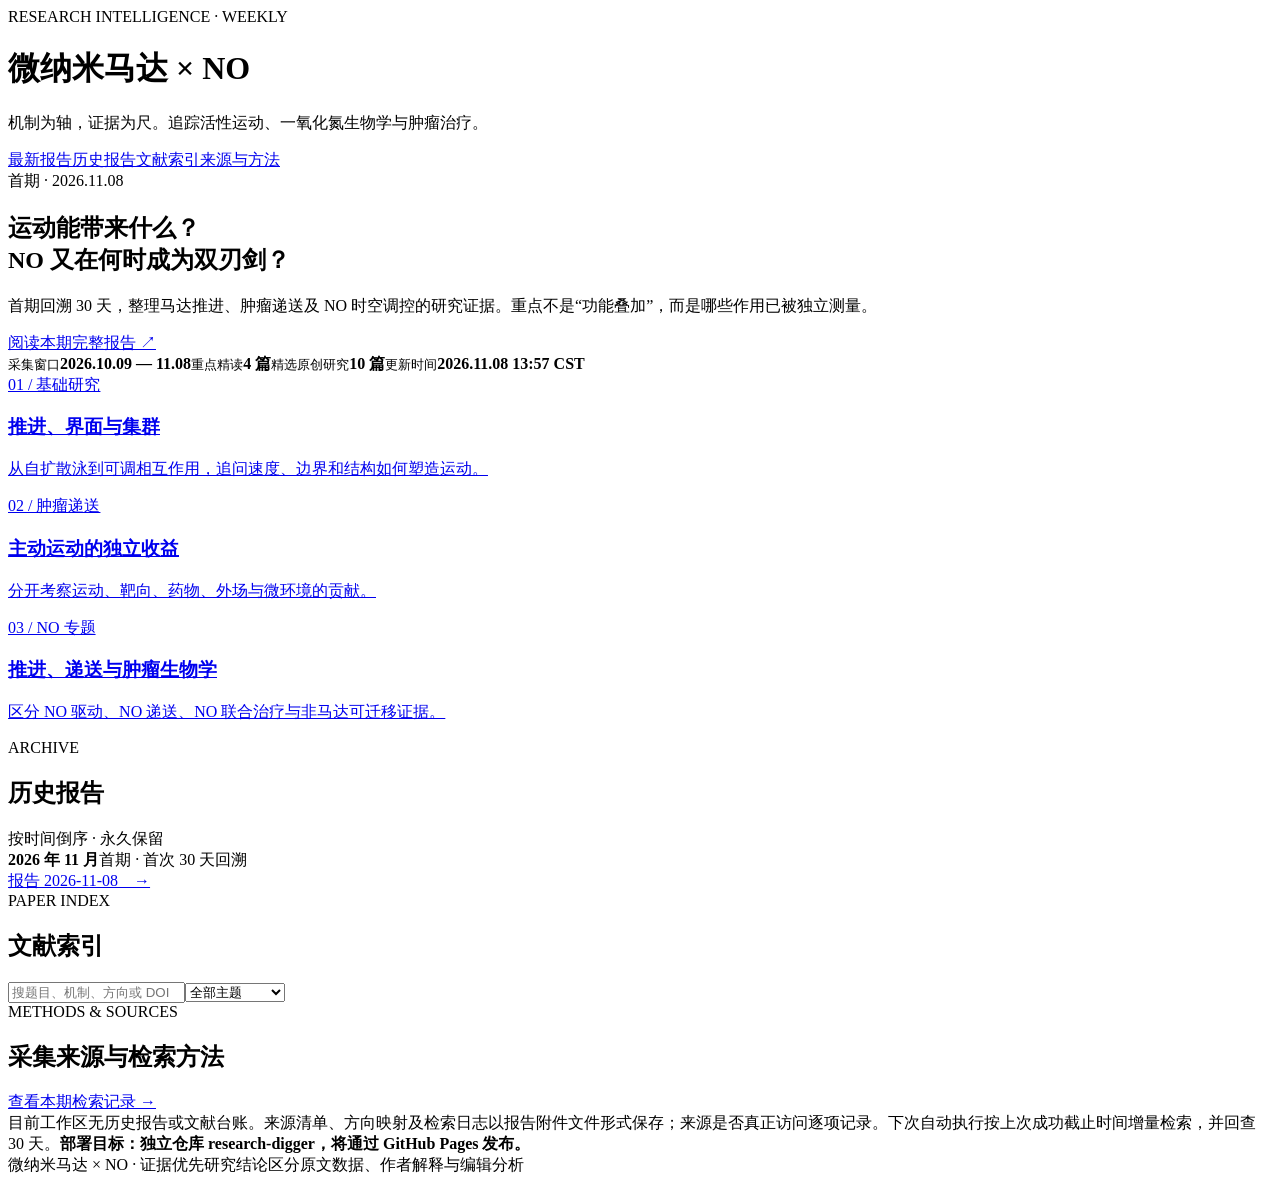
==== index.html @ 22ac9f51 "Add index.html" ====
<!doctype html>
<html lang="zh-CN"><head><meta charset="utf-8"><meta name="viewport" content="width=device-width,initial-scale=1"><meta name="description" content="微纳米马达、活性物质与一氧化氮肿瘤治疗研究的持续中文科研情报"><title>微纳米马达 × NO｜科研情报</title><link rel="stylesheet" href="style.css"></head><body><header><div class="wrap"><div class="eyebrow">RESEARCH INTELLIGENCE · WEEKLY</div><h1>微纳米马达 <span>×</span> NO</h1><p class="sub">机制为轴，证据为尺。追踪活性运动、一氧化氮生物学与肿瘤治疗。</p><nav><a href="#latest">最新报告</a><a href="#archive">历史报告</a><a href="#index">文献索引</a><a href="#sources">来源与方法</a></nav></div></header><main class="wrap"><section class="hero" id="latest"><div><div class="pill">首期 · 2026.11.08</div><h2>运动能带来什么？<br>NO 又在何时成为双刃剑？</h2><p>首期回溯 30 天，整理马达推进、肿瘤递送及 NO 时空调控的研究证据。重点不是“功能叠加”，而是哪些作用已被独立测量。</p><a class="button" href="reports/2026-11-08.html">阅读本期完整报告 <span>↗</span></a></div><aside><small>采集窗口</small><strong>2026.10.09 — 11.08</strong><small>重点精读</small><strong>4 篇</strong><small>精选原创研究</small><strong>10 篇</strong><small>更新时间</small><strong>2026.11.08 13:57 CST</strong></aside></section><section class="grid three" id="themes"><a class="tile" href="reports/2026-11-08.html#foundation"><span>01 / 基础研究</span><h3>推进、界面与集群</h3><p>从自扩散泳到可调相互作用，追问速度、边界和结构如何塑造运动。</p></a><a class="tile" href="reports/2026-11-08.html#cancer"><span>02 / 肿瘤递送</span><h3>主动运动的独立收益</h3><p>分开考察运动、靶向、药物、外场与微环境的贡献。</p></a><a class="tile" href="reports/2026-11-08.html#no"><span>03 / NO 专题</span><h3>推进、递送与肿瘤生物学</h3><p>区分 NO 驱动、NO 递送、NO 联合治疗与非马达可迁移证据。</p></a></section><section class="section" id="archive"><div class="section-head"><div><div class="eyebrow">ARCHIVE</div><h2>历史报告</h2></div><span>按时间倒序 · 永久保留</span></div><div class="archive-row"><div><b>2026 年 11 月</b><span>首期 · 首次 30 天回溯</span></div><a href="reports/2026-11-08.html">报告 2026-11-08　→</a></div></section><section class="section" id="index"><div class="section-head"><div><div class="eyebrow">PAPER INDEX</div><h2>文献索引</h2></div><input id="search" placeholder="搜题目、机制、方向或 DOI" aria-label="检索文献"><select id="filter" aria-label="筛选主题"><option value="">全部主题</option><option>基础研究</option><option>马达肿瘤治疗</option><option>NO 驱动</option><option>NO 肿瘤治疗</option></select></div><div id="papers" class="paper-list"></div></section><section class="section" id="sources"><div class="section-head"><div><div class="eyebrow">METHODS & SOURCES</div><h2>采集来源与检索方法</h2></div><a href="reports/2026-11-08.html#search-log">查看本期检索记录 →</a></div><div class="source-note">目前工作区无历史报告或文献台账。来源清单、方向映射及检索日志以报告附件文件形式保存；来源是否真正访问逐项记录。下次自动执行按上次成功截止时间增量检索，并回查 30 天。<b>部署目标：独立仓库 research-digger，将通过 GitHub Pages 发布。</b></div></section><footer><span>微纳米马达 × NO · 证据优先</span><span>研究结论区分原文数据、作者解释与编辑分析</span></footer></main><script src="papers.js"></script><script>const q=document.querySelector('#search'),f=document.querySelector('#filter'),box=document.querySelector('#papers');function draw(){let s=q.value.toLowerCase(),t=f.value;box.innerHTML=PAPERS.filter(p=>(!t||p.tags.includes(t))&&(!s||(p.title+p.doi+p.tags+p.note).toLowerCase().includes(s))).map(p=>`<a class="paper" href="${p.url}" target="_blank" rel="noopener"><span class="paper-tags">${p.tags.join(' · ')}</span><strong>${p.title}</strong><small>${p.journal} · ${p.date} · ${p.doi}</small><p>${p.note}</p></a>`).join('')||'<p>没有匹配文献。</p>'}q.addEventListener('input',draw);f.addEventListener('change',draw);draw();</script></body></html>
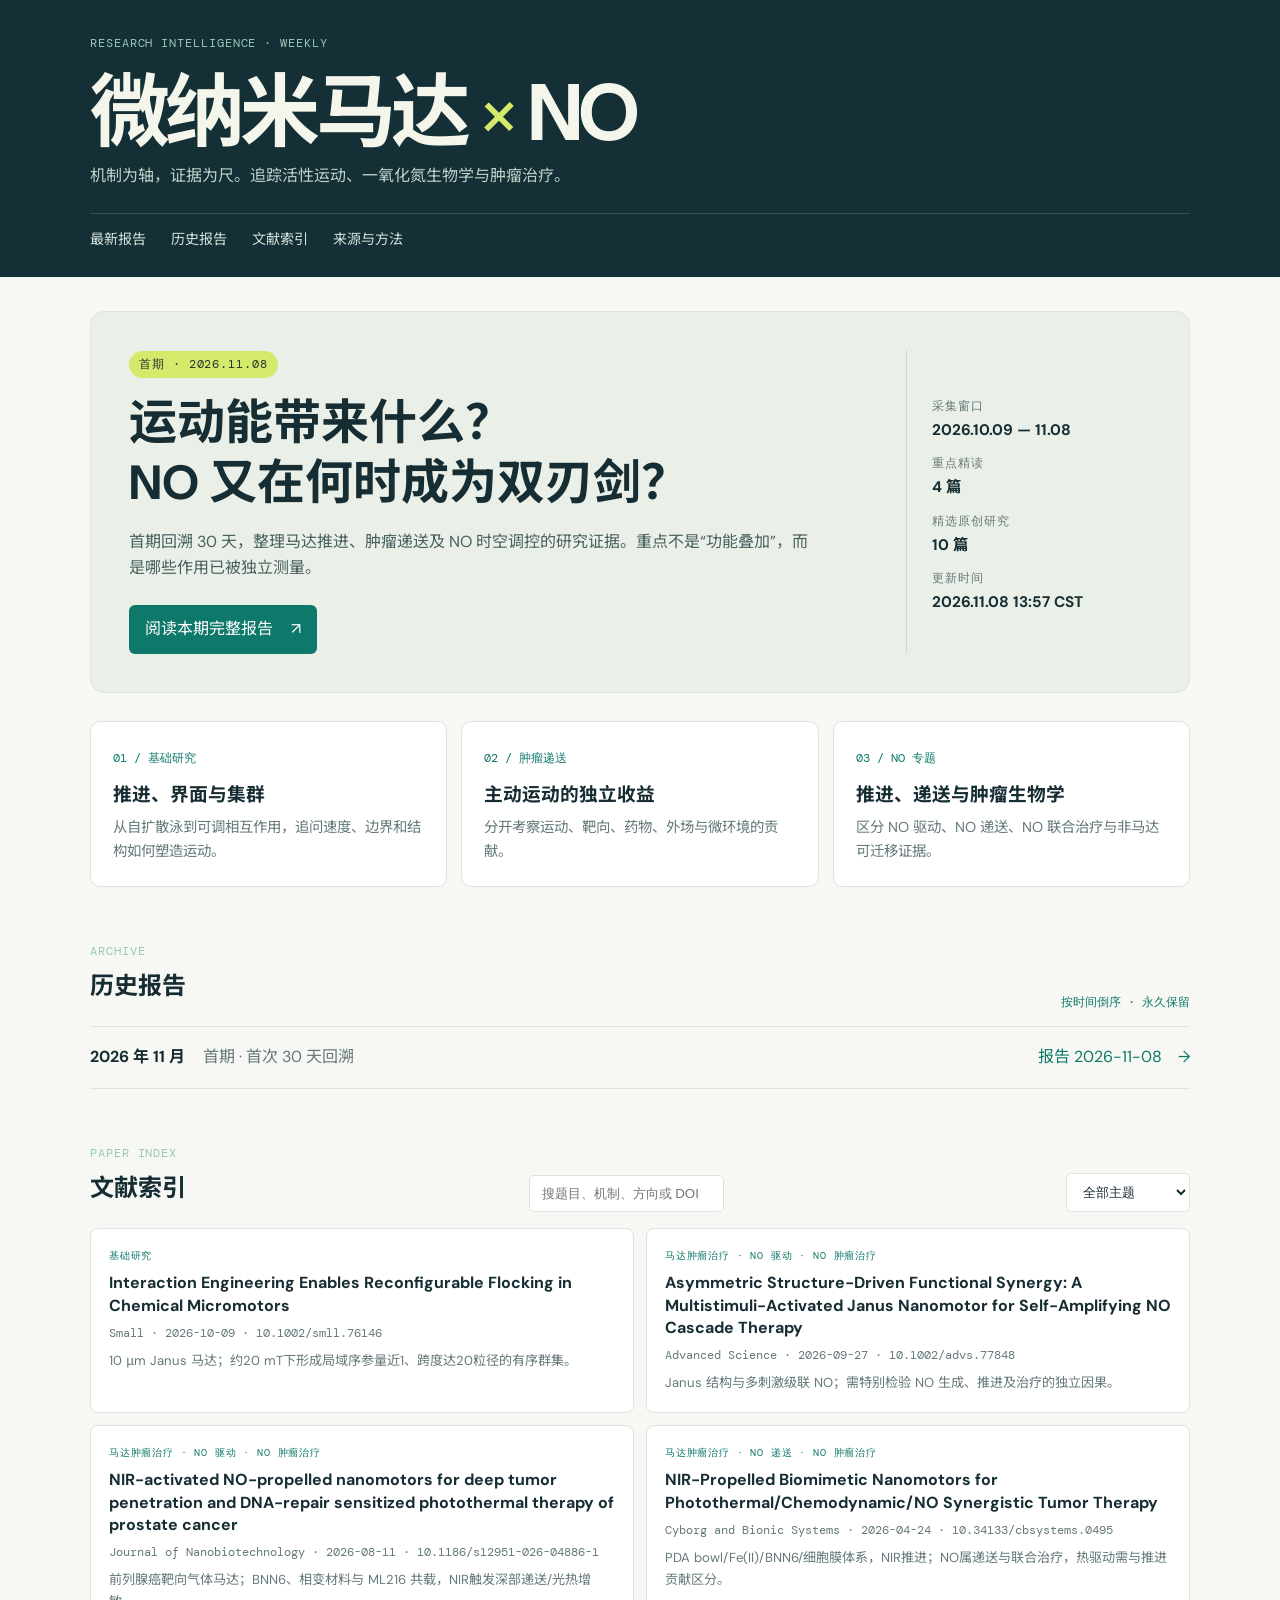
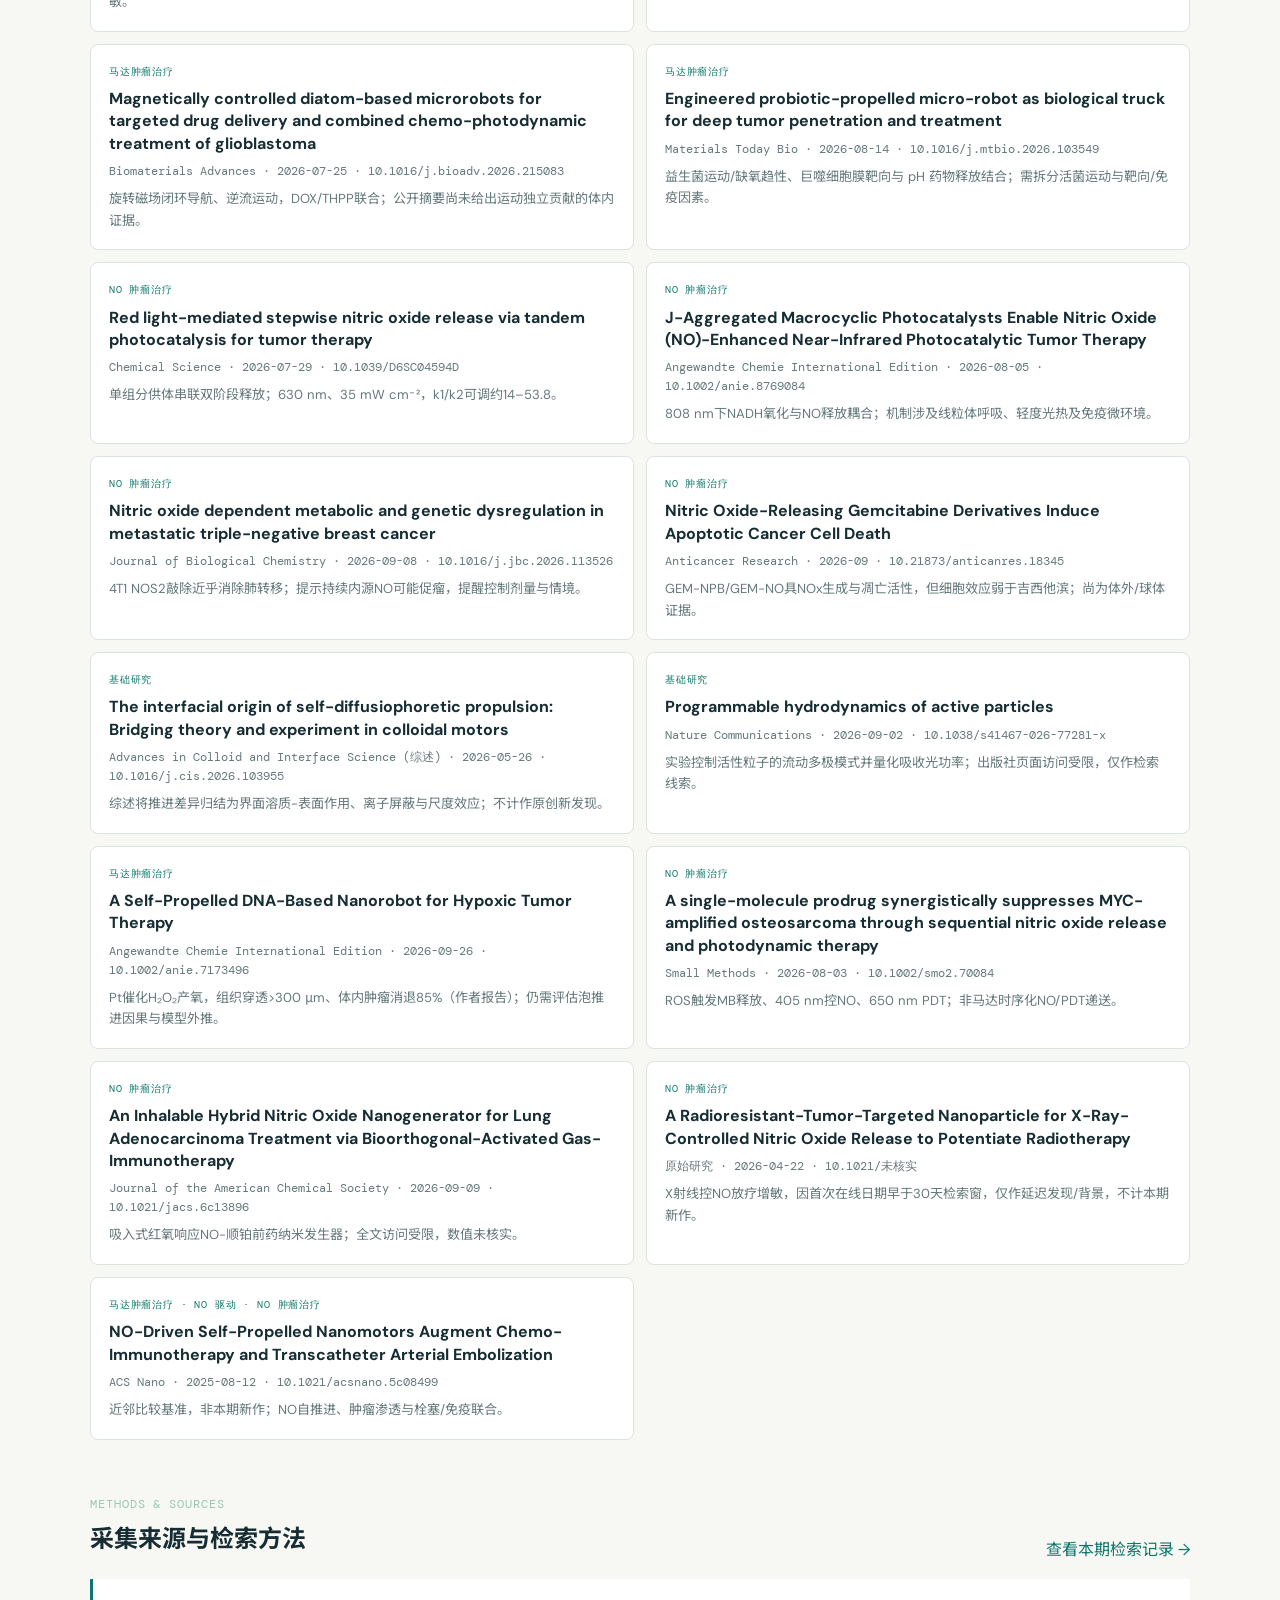
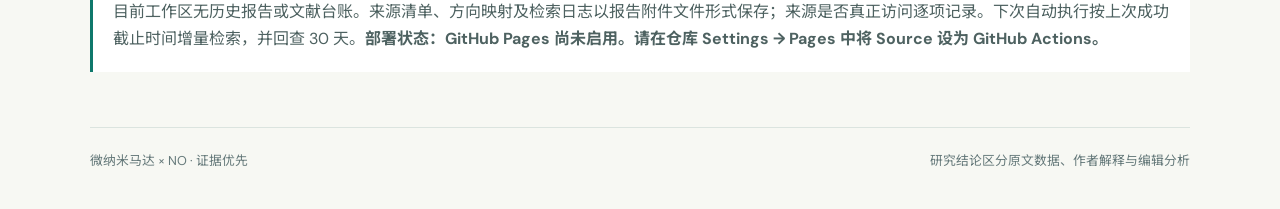
==== commit e352f6ab: "Clarify pending Pages enablement" ====
--- a/index.html
+++ b/index.html
@@ -1,3 +1,3 @@
 <!doctype html>
-<html lang="zh-CN"><head><meta charset="utf-8"><meta name="viewport" content="width=device-width,initial-scale=1"><meta name="description" content="微纳米马达、活性物质与一氧化氮肿瘤治疗研究的持续中文科研情报"><title>微纳米马达 × NO｜科研情报</title><link rel="stylesheet" href="style.css"></head><body><header><div class="wrap"><div class="eyebrow">RESEARCH INTELLIGENCE · WEEKLY</div><h1>微纳米马达 <span>×</span> NO</h1><p class="sub">机制为轴，证据为尺。追踪活性运动、一氧化氮生物学与肿瘤治疗。</p><nav><a href="#latest">最新报告</a><a href="#archive">历史报告</a><a href="#index">文献索引</a><a href="#sources">来源与方法</a></nav></div></header><main class="wrap"><section class="hero" id="latest"><div><div class="pill">首期 · 2026.11.08</div><h2>运动能带来什么？<br>NO 又在何时成为双刃剑？</h2><p>首期回溯 30 天，整理马达推进、肿瘤递送及 NO 时空调控的研究证据。重点不是“功能叠加”，而是哪些作用已被独立测量。</p><a class="button" href="reports/2026-11-08.html">阅读本期完整报告 <span>↗</span></a></div><aside><small>采集窗口</small><strong>2026.10.09 — 11.08</strong><small>重点精读</small><strong>4 篇</strong><small>精选原创研究</small><strong>10 篇</strong><small>更新时间</small><strong>2026.11.08 13:57 CST</strong></aside></section><section class="grid three" id="themes"><a class="tile" href="reports/2026-11-08.html#foundation"><span>01 / 基础研究</span><h3>推进、界面与集群</h3><p>从自扩散泳到可调相互作用，追问速度、边界和结构如何塑造运动。</p></a><a class="tile" href="reports/2026-11-08.html#cancer"><span>02 / 肿瘤递送</span><h3>主动运动的独立收益</h3><p>分开考察运动、靶向、药物、外场与微环境的贡献。</p></a><a class="tile" href="reports/2026-11-08.html#no"><span>03 / NO 专题</span><h3>推进、递送与肿瘤生物学</h3><p>区分 NO 驱动、NO 递送、NO 联合治疗与非马达可迁移证据。</p></a></section><section class="section" id="archive"><div class="section-head"><div><div class="eyebrow">ARCHIVE</div><h2>历史报告</h2></div><span>按时间倒序 · 永久保留</span></div><div class="archive-row"><div><b>2026 年 11 月</b><span>首期 · 首次 30 天回溯</span></div><a href="reports/2026-11-08.html">报告 2026-11-08　→</a></div></section><section class="section" id="index"><div class="section-head"><div><div class="eyebrow">PAPER INDEX</div><h2>文献索引</h2></div><input id="search" placeholder="搜题目、机制、方向或 DOI" aria-label="检索文献"><select id="filter" aria-label="筛选主题"><option value="">全部主题</option><option>基础研究</option><option>马达肿瘤治疗</option><option>NO 驱动</option><option>NO 肿瘤治疗</option></select></div><div id="papers" class="paper-list"></div></section><section class="section" id="sources"><div class="section-head"><div><div class="eyebrow">METHODS & SOURCES</div><h2>采集来源与检索方法</h2></div><a href="reports/2026-11-08.html#search-log">查看本期检索记录 →</a></div><div class="source-note">目前工作区无历史报告或文献台账。来源清单、方向映射及检索日志以报告附件文件形式保存；来源是否真正访问逐项记录。下次自动执行按上次成功截止时间增量检索，并回查 30 天。<b>部署目标：独立仓库 research-digger，将通过 GitHub Pages 发布。</b></div></section><footer><span>微纳米马达 × NO · 证据优先</span><span>研究结论区分原文数据、作者解释与编辑分析</span></footer></main><script src="papers.js"></script><script>const q=document.querySelector('#search'),f=document.querySelector('#filter'),box=document.querySelector('#papers');function draw(){let s=q.value.toLowerCase(),t=f.value;box.innerHTML=PAPERS.filter(p=>(!t||p.tags.includes(t))&&(!s||(p.title+p.doi+p.tags+p.note).toLowerCase().includes(s))).map(p=>`<a class="paper" href="${p.url}" target="_blank" rel="noopener"><span class="paper-tags">${p.tags.join(' · ')}</span><strong>${p.title}</strong><small>${p.journal} · ${p.date} · ${p.doi}</small><p>${p.note}</p></a>`).join('')||'<p>没有匹配文献。</p>'}q.addEventListener('input',draw);f.addEventListener('change',draw);draw();</script></body></html>
+<html lang="zh-CN"><head><meta charset="utf-8"><meta name="viewport" content="width=device-width,initial-scale=1"><meta name="description" content="微纳米马达、活性物质与一氧化氮肿瘤治疗研究的持续中文科研情报"><title>微纳米马达 × NO｜科研情报</title><link rel="stylesheet" href="style.css"></head><body><header><div class="wrap"><div class="eyebrow">RESEARCH INTELLIGENCE · WEEKLY</div><h1>微纳米马达 <span>×</span> NO</h1><p class="sub">机制为轴，证据为尺。追踪活性运动、一氧化氮生物学与肿瘤治疗。</p><nav><a href="#latest">最新报告</a><a href="#archive">历史报告</a><a href="#index">文献索引</a><a href="#sources">来源与方法</a></nav></div></header><main class="wrap"><section class="hero" id="latest"><div><div class="pill">首期 · 2026.11.08</div><h2>运动能带来什么？<br>NO 又在何时成为双刃剑？</h2><p>首期回溯 30 天，整理马达推进、肿瘤递送及 NO 时空调控的研究证据。重点不是“功能叠加”，而是哪些作用已被独立测量。</p><a class="button" href="reports/2026-11-08.html">阅读本期完整报告 <span>↗</span></a></div><aside><small>采集窗口</small><strong>2026.10.09 — 11.08</strong><small>重点精读</small><strong>4 篇</strong><small>精选原创研究</small><strong>10 篇</strong><small>更新时间</small><strong>2026.11.08 13:57 CST</strong></aside></section><section class="grid three" id="themes"><a class="tile" href="reports/2026-11-08.html#foundation"><span>01 / 基础研究</span><h3>推进、界面与集群</h3><p>从自扩散泳到可调相互作用，追问速度、边界和结构如何塑造运动。</p></a><a class="tile" href="reports/2026-11-08.html#cancer"><span>02 / 肿瘤递送</span><h3>主动运动的独立收益</h3><p>分开考察运动、靶向、药物、外场与微环境的贡献。</p></a><a class="tile" href="reports/2026-11-08.html#no"><span>03 / NO 专题</span><h3>推进、递送与肿瘤生物学</h3><p>区分 NO 驱动、NO 递送、NO 联合治疗与非马达可迁移证据。</p></a></section><section class="section" id="archive"><div class="section-head"><div><div class="eyebrow">ARCHIVE</div><h2>历史报告</h2></div><span>按时间倒序 · 永久保留</span></div><div class="archive-row"><div><b>2026 年 11 月</b><span>首期 · 首次 30 天回溯</span></div><a href="reports/2026-11-08.html">报告 2026-11-08　→</a></div></section><section class="section" id="index"><div class="section-head"><div><div class="eyebrow">PAPER INDEX</div><h2>文献索引</h2></div><input id="search" placeholder="搜题目、机制、方向或 DOI" aria-label="检索文献"><select id="filter" aria-label="筛选主题"><option value="">全部主题</option><option>基础研究</option><option>马达肿瘤治疗</option><option>NO 驱动</option><option>NO 肿瘤治疗</option></select></div><div id="papers" class="paper-list"></div></section><section class="section" id="sources"><div class="section-head"><div><div class="eyebrow">METHODS & SOURCES</div><h2>采集来源与检索方法</h2></div><a href="reports/2026-11-08.html#search-log">查看本期检索记录 →</a></div><div class="source-note">目前工作区无历史报告或文献台账。来源清单、方向映射及检索日志以报告附件文件形式保存；来源是否真正访问逐项记录。下次自动执行按上次成功截止时间增量检索，并回查 30 天。<b>部署状态：GitHub Pages 尚未启用。请在仓库 Settings → Pages 中将 Source 设为 GitHub Actions。</b></div></section><footer><span>微纳米马达 × NO · 证据优先</span><span>研究结论区分原文数据、作者解释与编辑分析</span></footer></main><script src="papers.js"></script><script>const q=document.querySelector('#search'),f=document.querySelector('#filter'),box=document.querySelector('#papers');function draw(){let s=q.value.toLowerCase(),t=f.value;box.innerHTML=PAPERS.filter(p=>(!t||p.tags.includes(t))&&(!s||(p.title+p.doi+p.tags+p.note).toLowerCase().includes(s))).map(p=>`<a class="paper" href="${p.url}" target="_blank" rel="noopener"><span class="paper-tags">${p.tags.join(' · ')}</span><strong>${p.title}</strong><small>${p.journal} · ${p.date} · ${p.doi}</small><p>${p.note}</p></a>`).join('')||'<p>没有匹配文献。</p>'}q.addEventListener('input',draw);f.addEventListener('change',draw);draw();</script></body></html>
 
--- a/style.css
+++ b/style.css
@@ -0,0 +1,2 @@
+@import url('https://fonts.googleapis.com/css2?family=DM+Mono:wght@400;500&family=DM+Sans:wght@400;500;600;700&family=Noto+Sans+SC:wght@400;500;600;700&display=swap');:root{--ink:#172d34;--muted:#65797a;--teal:#0e786b;--line:#dbe4df;--paper:#f7f8f3;--lime:#d5e96b}*{box-sizing:border-box}html{scroll-behavior:smooth}body{margin:0;background:var(--paper);color:var(--ink);font-family:'DM Sans','Noto Sans SC',sans-serif;line-height:1.65}a{color:inherit}header{background:#142f35;color:#f4f5eb;padding:34px 0 25px}.wrap{width:min(1100px,calc(100% - 40px));margin:auto}.eyebrow,small,.pill,.paper-tags{font-family:'DM Mono',monospace;letter-spacing:.08em;font-size:.72rem}.eyebrow{color:#99c6b7}h1{font-size:clamp(2.4rem,7vw,5rem);line-height:1;margin:20px 0 10px;letter-spacing:-.06em}h1 span{color:var(--lime);font-weight:400}.sub{color:#bdd1c9;margin:0 0 24px}nav{display:flex;gap:25px;border-top:1px solid #ffffff26;padding-top:14px;font-size:.88rem}nav a{text-decoration:none;color:#d4e2db}.hero{margin:34px 0 28px;padding:38px;display:grid;grid-template-columns:1fr 245px;gap:36px;background:#eaf0e8;border:1px solid var(--line);border-radius:14px}.pill{display:inline-block;background:var(--lime);padding:4px 10px;border-radius:999px;color:#243530}.hero h2{font-size:clamp(1.8rem,4vw,3rem);line-height:1.25;margin:15px 0}.hero p{max-width:680px;color:#48605f}.button{display:inline-flex;gap:18px;margin-top:8px;background:var(--teal);color:white;padding:11px 16px;border-radius:6px;text-decoration:none}.hero aside{border-left:1px solid #ccd8d0;padding-left:25px;display:grid;align-content:center;gap:2px}.hero aside small{color:var(--muted);margin-top:9px}.hero aside strong{font-size:.96rem}.grid{display:grid;gap:14px}.three{grid-template-columns:repeat(3,1fr)}.tile{display:block;text-decoration:none;background:white;border:1px solid var(--line);border-radius:10px;padding:22px}.tile span,.section-head>span{font: .72rem 'DM Mono',monospace;color:var(--teal)}.tile h3{margin:10px 0 5px}.tile p,.paper p{color:var(--muted);font-size:.9rem;margin:0}.section{margin:55px 0}.section-head{display:flex;justify-content:space-between;align-items:end;gap:20px;margin-bottom:16px}.section-head h2{margin:5px 0}.section-head input,.section-head select{padding:10px 12px;border:1px solid var(--line);border-radius:5px;background:white;color:var(--ink)}.archive-row{display:flex;justify-content:space-between;padding:17px 0;border-top:1px solid var(--line);border-bottom:1px solid var(--line)}.archive-row div{display:flex;gap:18px}.archive-row span{color:var(--muted)}.archive-row a,.section-head>a{color:var(--teal);text-decoration:none}.paper-list{display:grid;grid-template-columns:repeat(2,1fr);gap:12px}.paper{padding:18px;background:#fff;border:1px solid var(--line);border-radius:8px;text-decoration:none}.paper:hover,.tile:hover{border-color:var(--teal)}.paper-tags{display:block;color:var(--teal);font-size:.65rem;margin-bottom:8px}.paper strong{display:block;line-height:1.4}.paper small{display:block;color:var(--muted);letter-spacing:0;margin:7px 0}.paper p{font-size:.82rem}.source-note{background:white;border-left:3px solid var(--teal);padding:20px;color:#4e6261}footer{display:flex;justify-content:space-between;gap:12px;border-top:1px solid var(--line);padding:22px 0 38px;color:var(--muted);font-size:.8rem}@media(max-width:700px){.hero{grid-template-columns:1fr;padding:24px}.hero aside{border-left:0;border-top:1px solid #ccd8d0;padding:14px 0 0;grid-template-columns:1fr 1fr}.three,.paper-list{grid-template-columns:1fr}.section-head{align-items:start;flex-wrap:wrap}.archive-row,.archive-row div,footer{flex-direction:column;gap:4px}nav{gap:14px;flex-wrap:wrap}}
+
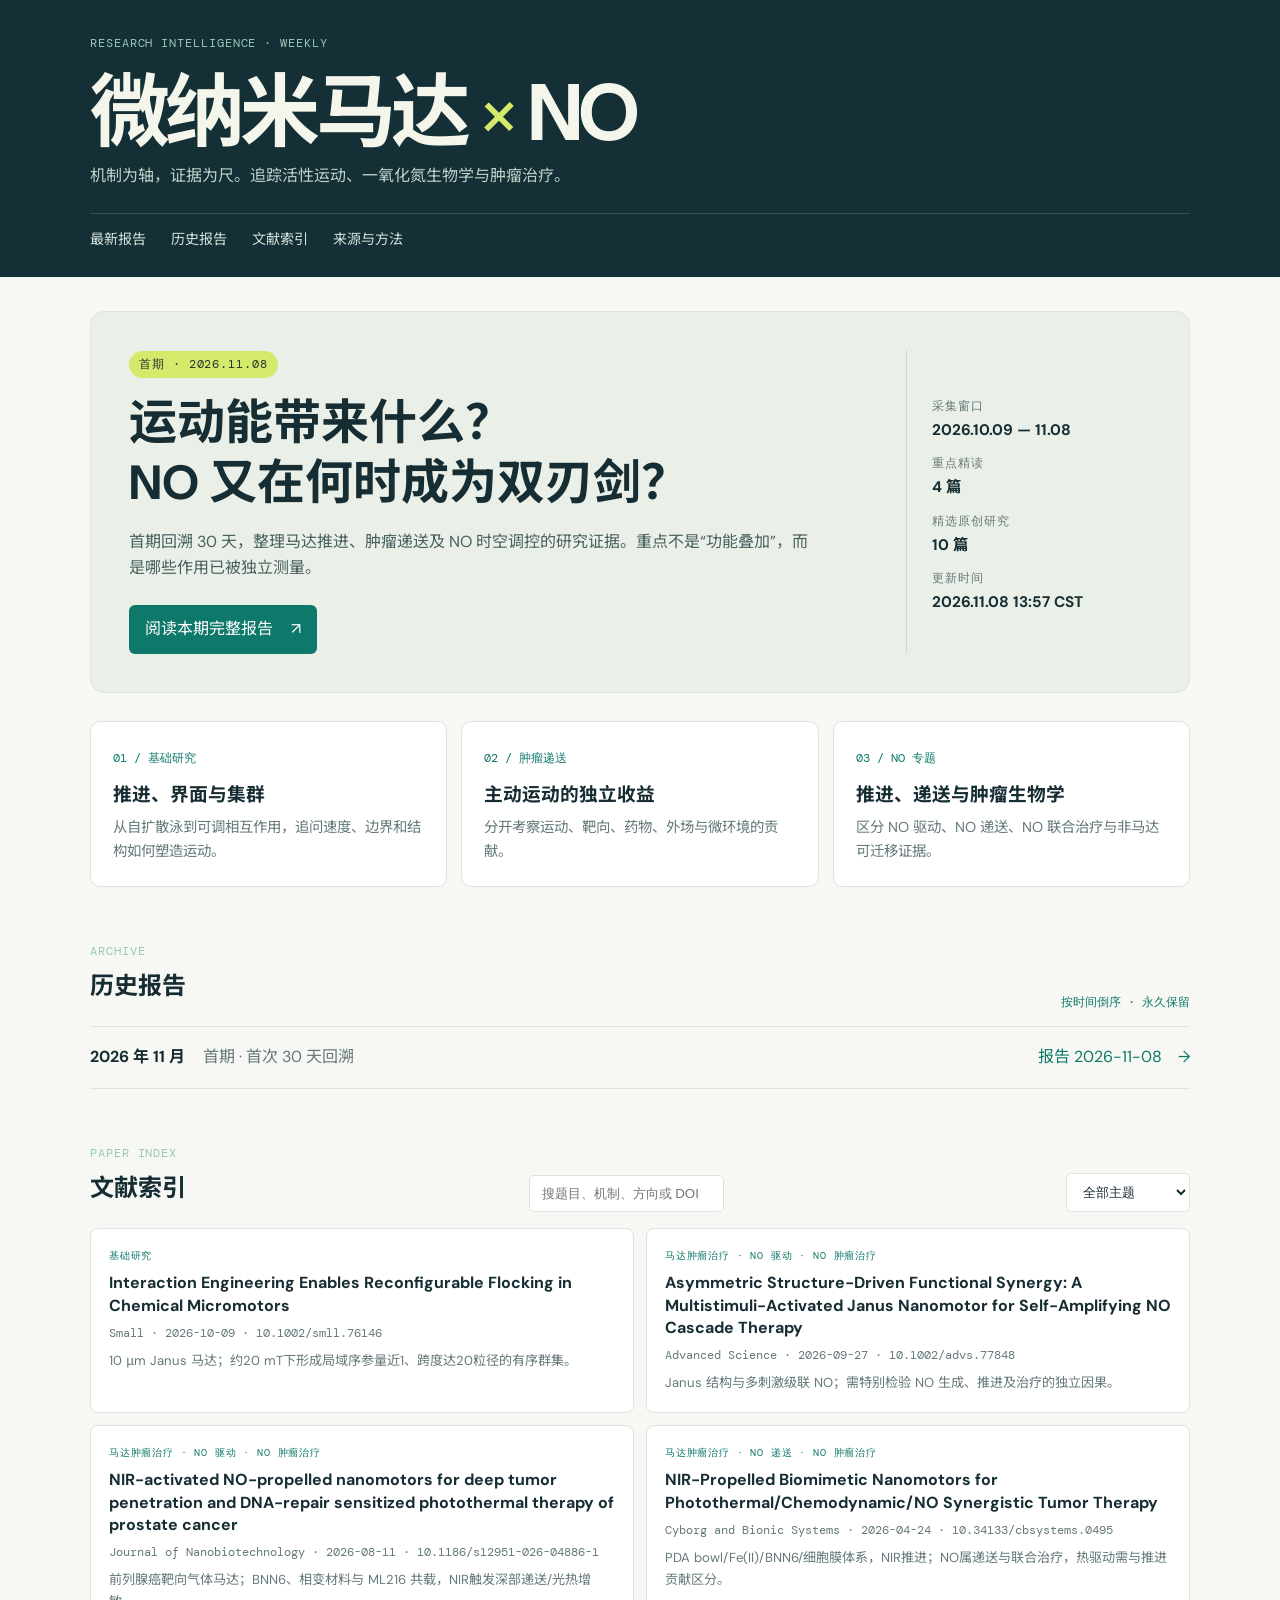
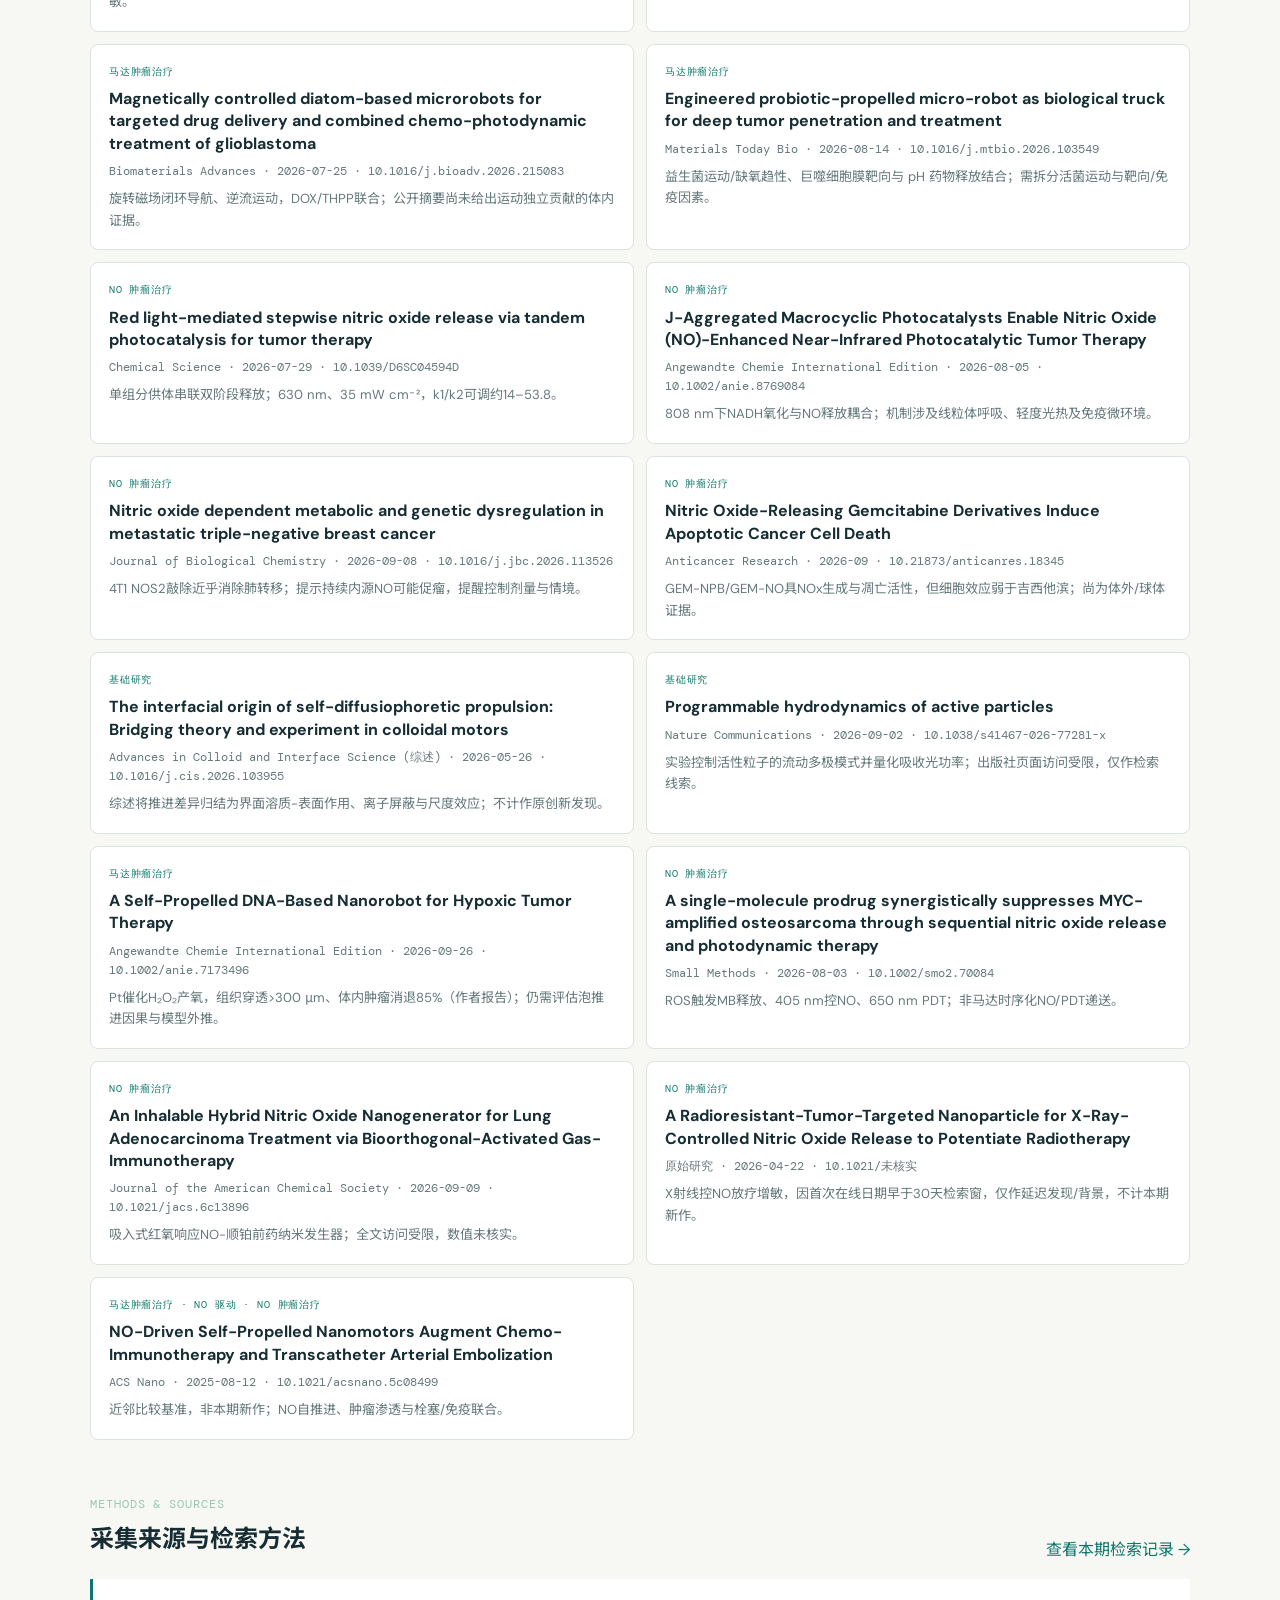
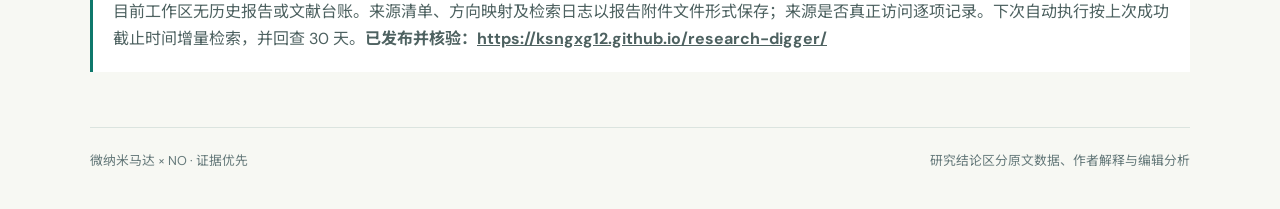
==== commit 33b0676d: "Add verified public site URL" ====
--- a/index.html
+++ b/index.html
@@ -1,3 +1,3 @@
 <!doctype html>
-<html lang="zh-CN"><head><meta charset="utf-8"><meta name="viewport" content="width=device-width,initial-scale=1"><meta name="description" content="微纳米马达、活性物质与一氧化氮肿瘤治疗研究的持续中文科研情报"><title>微纳米马达 × NO｜科研情报</title><link rel="stylesheet" href="style.css"></head><body><header><div class="wrap"><div class="eyebrow">RESEARCH INTELLIGENCE · WEEKLY</div><h1>微纳米马达 <span>×</span> NO</h1><p class="sub">机制为轴，证据为尺。追踪活性运动、一氧化氮生物学与肿瘤治疗。</p><nav><a href="#latest">最新报告</a><a href="#archive">历史报告</a><a href="#index">文献索引</a><a href="#sources">来源与方法</a></nav></div></header><main class="wrap"><section class="hero" id="latest"><div><div class="pill">首期 · 2026.11.08</div><h2>运动能带来什么？<br>NO 又在何时成为双刃剑？</h2><p>首期回溯 30 天，整理马达推进、肿瘤递送及 NO 时空调控的研究证据。重点不是“功能叠加”，而是哪些作用已被独立测量。</p><a class="button" href="reports/2026-11-08.html">阅读本期完整报告 <span>↗</span></a></div><aside><small>采集窗口</small><strong>2026.10.09 — 11.08</strong><small>重点精读</small><strong>4 篇</strong><small>精选原创研究</small><strong>10 篇</strong><small>更新时间</small><strong>2026.11.08 13:57 CST</strong></aside></section><section class="grid three" id="themes"><a class="tile" href="reports/2026-11-08.html#foundation"><span>01 / 基础研究</span><h3>推进、界面与集群</h3><p>从自扩散泳到可调相互作用，追问速度、边界和结构如何塑造运动。</p></a><a class="tile" href="reports/2026-11-08.html#cancer"><span>02 / 肿瘤递送</span><h3>主动运动的独立收益</h3><p>分开考察运动、靶向、药物、外场与微环境的贡献。</p></a><a class="tile" href="reports/2026-11-08.html#no"><span>03 / NO 专题</span><h3>推进、递送与肿瘤生物学</h3><p>区分 NO 驱动、NO 递送、NO 联合治疗与非马达可迁移证据。</p></a></section><section class="section" id="archive"><div class="section-head"><div><div class="eyebrow">ARCHIVE</div><h2>历史报告</h2></div><span>按时间倒序 · 永久保留</span></div><div class="archive-row"><div><b>2026 年 11 月</b><span>首期 · 首次 30 天回溯</span></div><a href="reports/2026-11-08.html">报告 2026-11-08　→</a></div></section><section class="section" id="index"><div class="section-head"><div><div class="eyebrow">PAPER INDEX</div><h2>文献索引</h2></div><input id="search" placeholder="搜题目、机制、方向或 DOI" aria-label="检索文献"><select id="filter" aria-label="筛选主题"><option value="">全部主题</option><option>基础研究</option><option>马达肿瘤治疗</option><option>NO 驱动</option><option>NO 肿瘤治疗</option></select></div><div id="papers" class="paper-list"></div></section><section class="section" id="sources"><div class="section-head"><div><div class="eyebrow">METHODS & SOURCES</div><h2>采集来源与检索方法</h2></div><a href="reports/2026-11-08.html#search-log">查看本期检索记录 →</a></div><div class="source-note">目前工作区无历史报告或文献台账。来源清单、方向映射及检索日志以报告附件文件形式保存；来源是否真正访问逐项记录。下次自动执行按上次成功截止时间增量检索，并回查 30 天。<b>部署状态：GitHub Pages 尚未启用。请在仓库 Settings → Pages 中将 Source 设为 GitHub Actions。</b></div></section><footer><span>微纳米马达 × NO · 证据优先</span><span>研究结论区分原文数据、作者解释与编辑分析</span></footer></main><script src="papers.js"></script><script>const q=document.querySelector('#search'),f=document.querySelector('#filter'),box=document.querySelector('#papers');function draw(){let s=q.value.toLowerCase(),t=f.value;box.innerHTML=PAPERS.filter(p=>(!t||p.tags.includes(t))&&(!s||(p.title+p.doi+p.tags+p.note).toLowerCase().includes(s))).map(p=>`<a class="paper" href="${p.url}" target="_blank" rel="noopener"><span class="paper-tags">${p.tags.join(' · ')}</span><strong>${p.title}</strong><small>${p.journal} · ${p.date} · ${p.doi}</small><p>${p.note}</p></a>`).join('')||'<p>没有匹配文献。</p>'}q.addEventListener('input',draw);f.addEventListener('change',draw);draw();</script></body></html>
+<html lang="zh-CN"><head><meta charset="utf-8"><meta name="viewport" content="width=device-width,initial-scale=1"><meta name="description" content="微纳米马达、活性物质与一氧化氮肿瘤治疗研究的持续中文科研情报"><title>微纳米马达 × NO｜科研情报</title><link rel="stylesheet" href="style.css"></head><body><header><div class="wrap"><div class="eyebrow">RESEARCH INTELLIGENCE · WEEKLY</div><h1>微纳米马达 <span>×</span> NO</h1><p class="sub">机制为轴，证据为尺。追踪活性运动、一氧化氮生物学与肿瘤治疗。</p><nav><a href="#latest">最新报告</a><a href="#archive">历史报告</a><a href="#index">文献索引</a><a href="#sources">来源与方法</a></nav></div></header><main class="wrap"><section class="hero" id="latest"><div><div class="pill">首期 · 2026.11.08</div><h2>运动能带来什么？<br>NO 又在何时成为双刃剑？</h2><p>首期回溯 30 天，整理马达推进、肿瘤递送及 NO 时空调控的研究证据。重点不是“功能叠加”，而是哪些作用已被独立测量。</p><a class="button" href="reports/2026-11-08.html">阅读本期完整报告 <span>↗</span></a></div><aside><small>采集窗口</small><strong>2026.10.09 — 11.08</strong><small>重点精读</small><strong>4 篇</strong><small>精选原创研究</small><strong>10 篇</strong><small>更新时间</small><strong>2026.11.08 13:57 CST</strong></aside></section><section class="grid three" id="themes"><a class="tile" href="reports/2026-11-08.html#foundation"><span>01 / 基础研究</span><h3>推进、界面与集群</h3><p>从自扩散泳到可调相互作用，追问速度、边界和结构如何塑造运动。</p></a><a class="tile" href="reports/2026-11-08.html#cancer"><span>02 / 肿瘤递送</span><h3>主动运动的独立收益</h3><p>分开考察运动、靶向、药物、外场与微环境的贡献。</p></a><a class="tile" href="reports/2026-11-08.html#no"><span>03 / NO 专题</span><h3>推进、递送与肿瘤生物学</h3><p>区分 NO 驱动、NO 递送、NO 联合治疗与非马达可迁移证据。</p></a></section><section class="section" id="archive"><div class="section-head"><div><div class="eyebrow">ARCHIVE</div><h2>历史报告</h2></div><span>按时间倒序 · 永久保留</span></div><div class="archive-row"><div><b>2026 年 11 月</b><span>首期 · 首次 30 天回溯</span></div><a href="reports/2026-11-08.html">报告 2026-11-08　→</a></div></section><section class="section" id="index"><div class="section-head"><div><div class="eyebrow">PAPER INDEX</div><h2>文献索引</h2></div><input id="search" placeholder="搜题目、机制、方向或 DOI" aria-label="检索文献"><select id="filter" aria-label="筛选主题"><option value="">全部主题</option><option>基础研究</option><option>马达肿瘤治疗</option><option>NO 驱动</option><option>NO 肿瘤治疗</option></select></div><div id="papers" class="paper-list"></div></section><section class="section" id="sources"><div class="section-head"><div><div class="eyebrow">METHODS & SOURCES</div><h2>采集来源与检索方法</h2></div><a href="reports/2026-11-08.html#search-log">查看本期检索记录 →</a></div><div class="source-note">目前工作区无历史报告或文献台账。来源清单、方向映射及检索日志以报告附件文件形式保存；来源是否真正访问逐项记录。下次自动执行按上次成功截止时间增量检索，并回查 30 天。<b>已发布并核验：<a href="https://ksngxg12.github.io/research-digger/">https://ksngxg12.github.io/research-digger/</a></b></div></section><footer><span>微纳米马达 × NO · 证据优先</span><span>研究结论区分原文数据、作者解释与编辑分析</span></footer></main><script src="papers.js"></script><script>const q=document.querySelector('#search'),f=document.querySelector('#filter'),box=document.querySelector('#papers');function draw(){let s=q.value.toLowerCase(),t=f.value;box.innerHTML=PAPERS.filter(p=>(!t||p.tags.includes(t))&&(!s||(p.title+p.doi+p.tags+p.note).toLowerCase().includes(s))).map(p=>`<a class="paper" href="${p.url}" target="_blank" rel="noopener"><span class="paper-tags">${p.tags.join(' · ')}</span><strong>${p.title}</strong><small>${p.journal} · ${p.date} · ${p.doi}</small><p>${p.note}</p></a>`).join('')||'<p>没有匹配文献。</p>'}q.addEventListener('input',draw);f.addEventListener('change',draw);draw();</script></body></html>
 
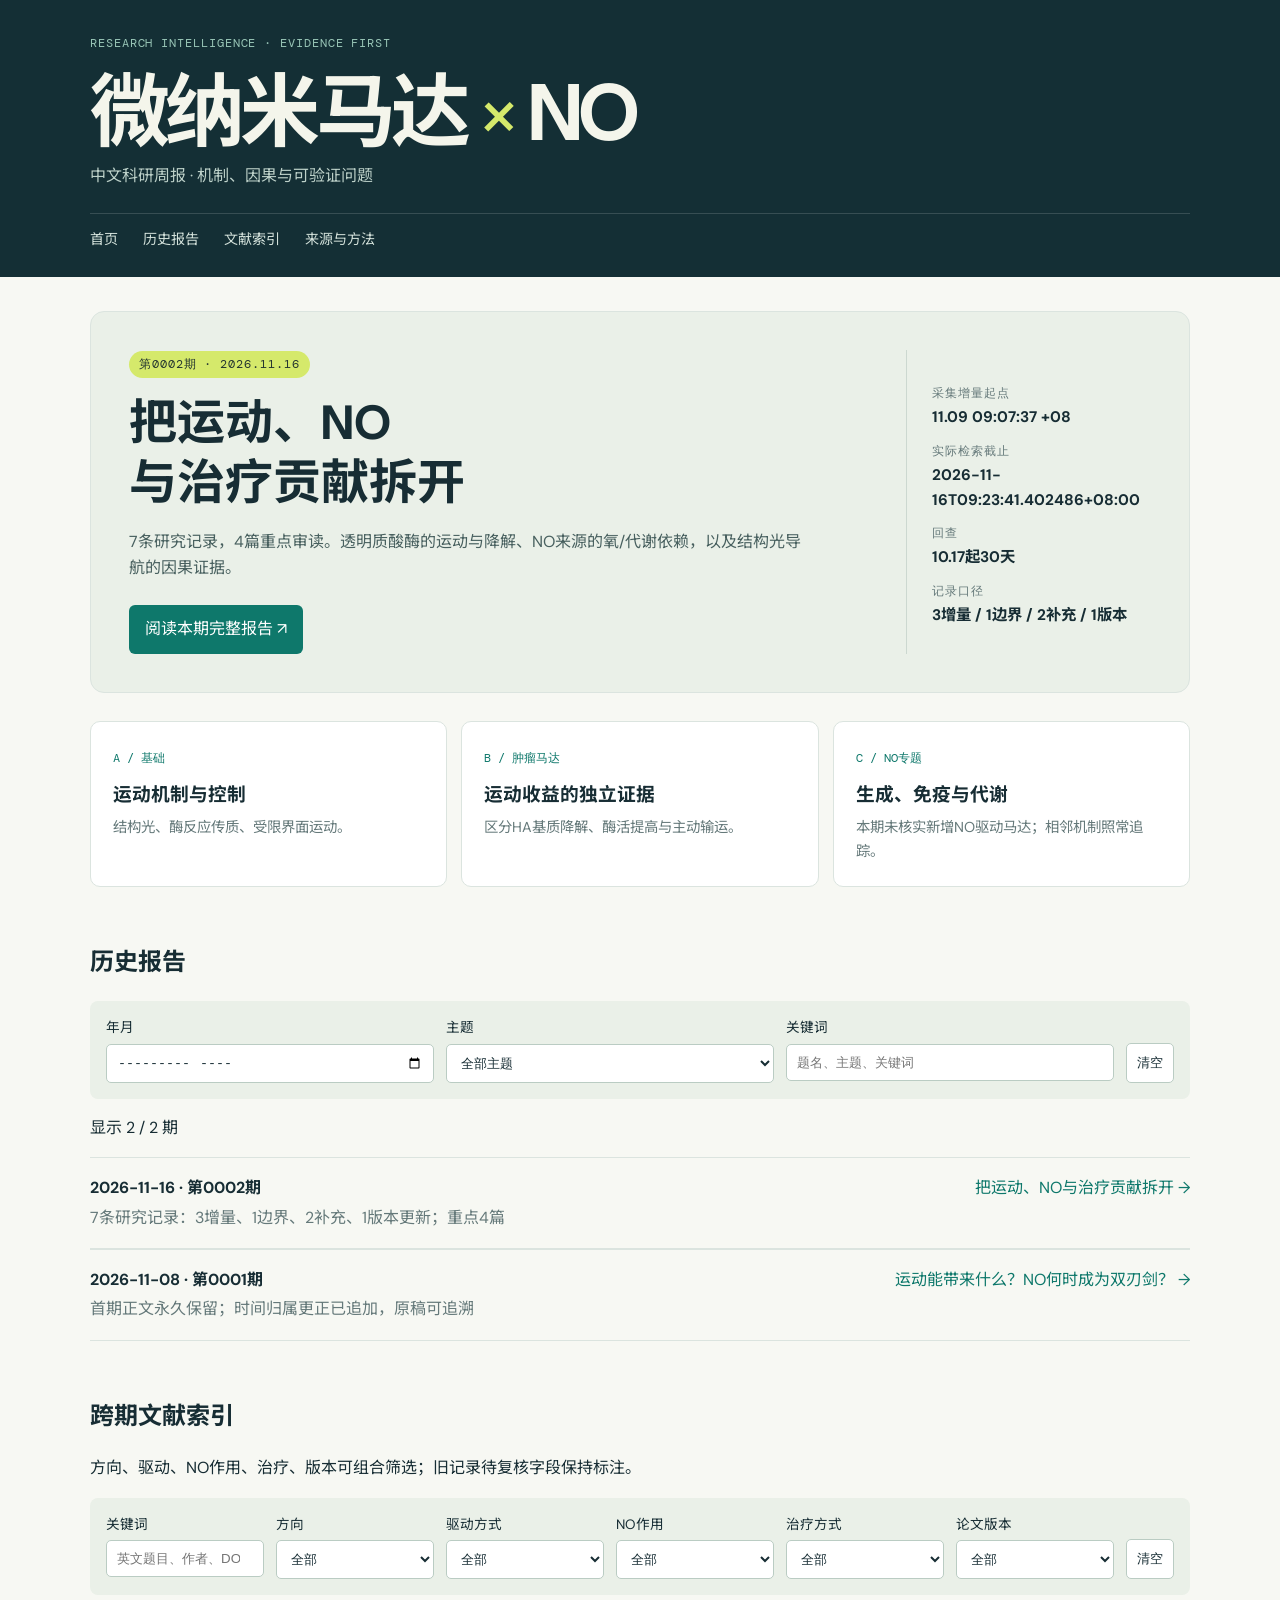
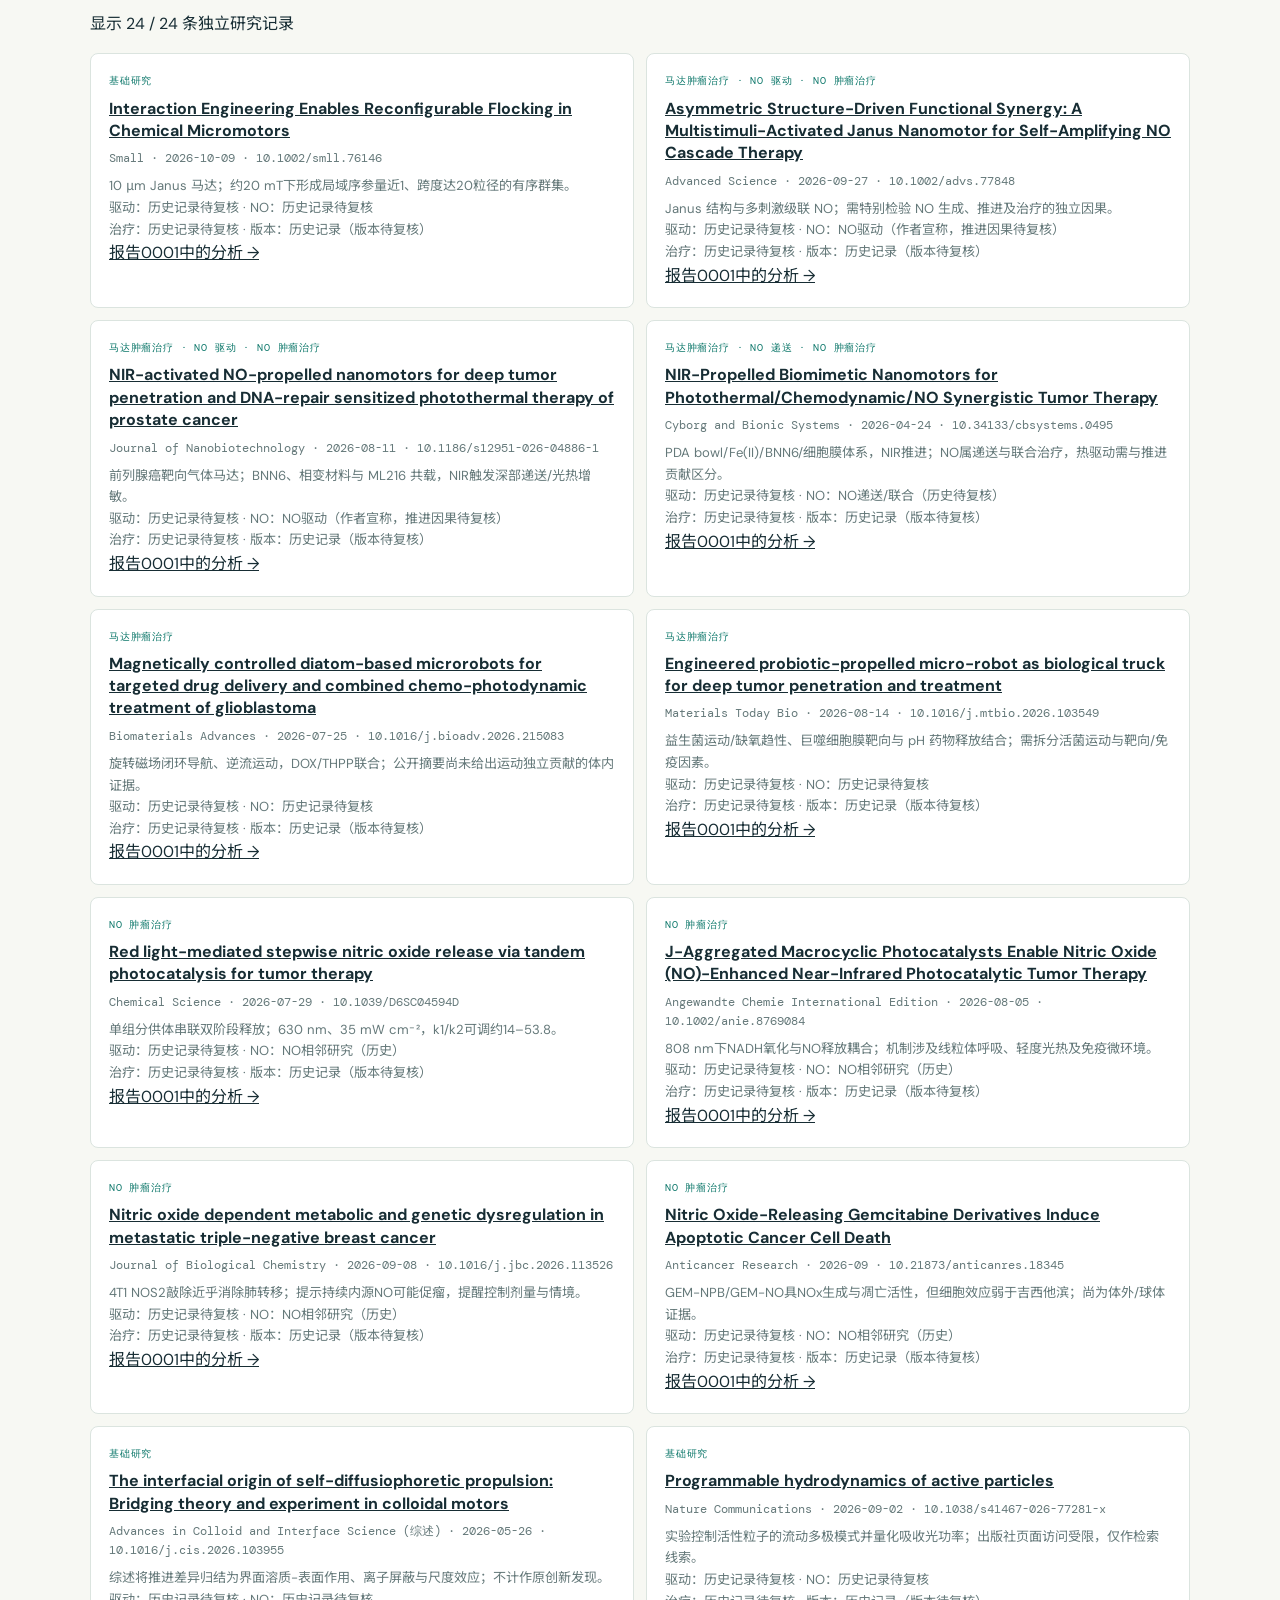
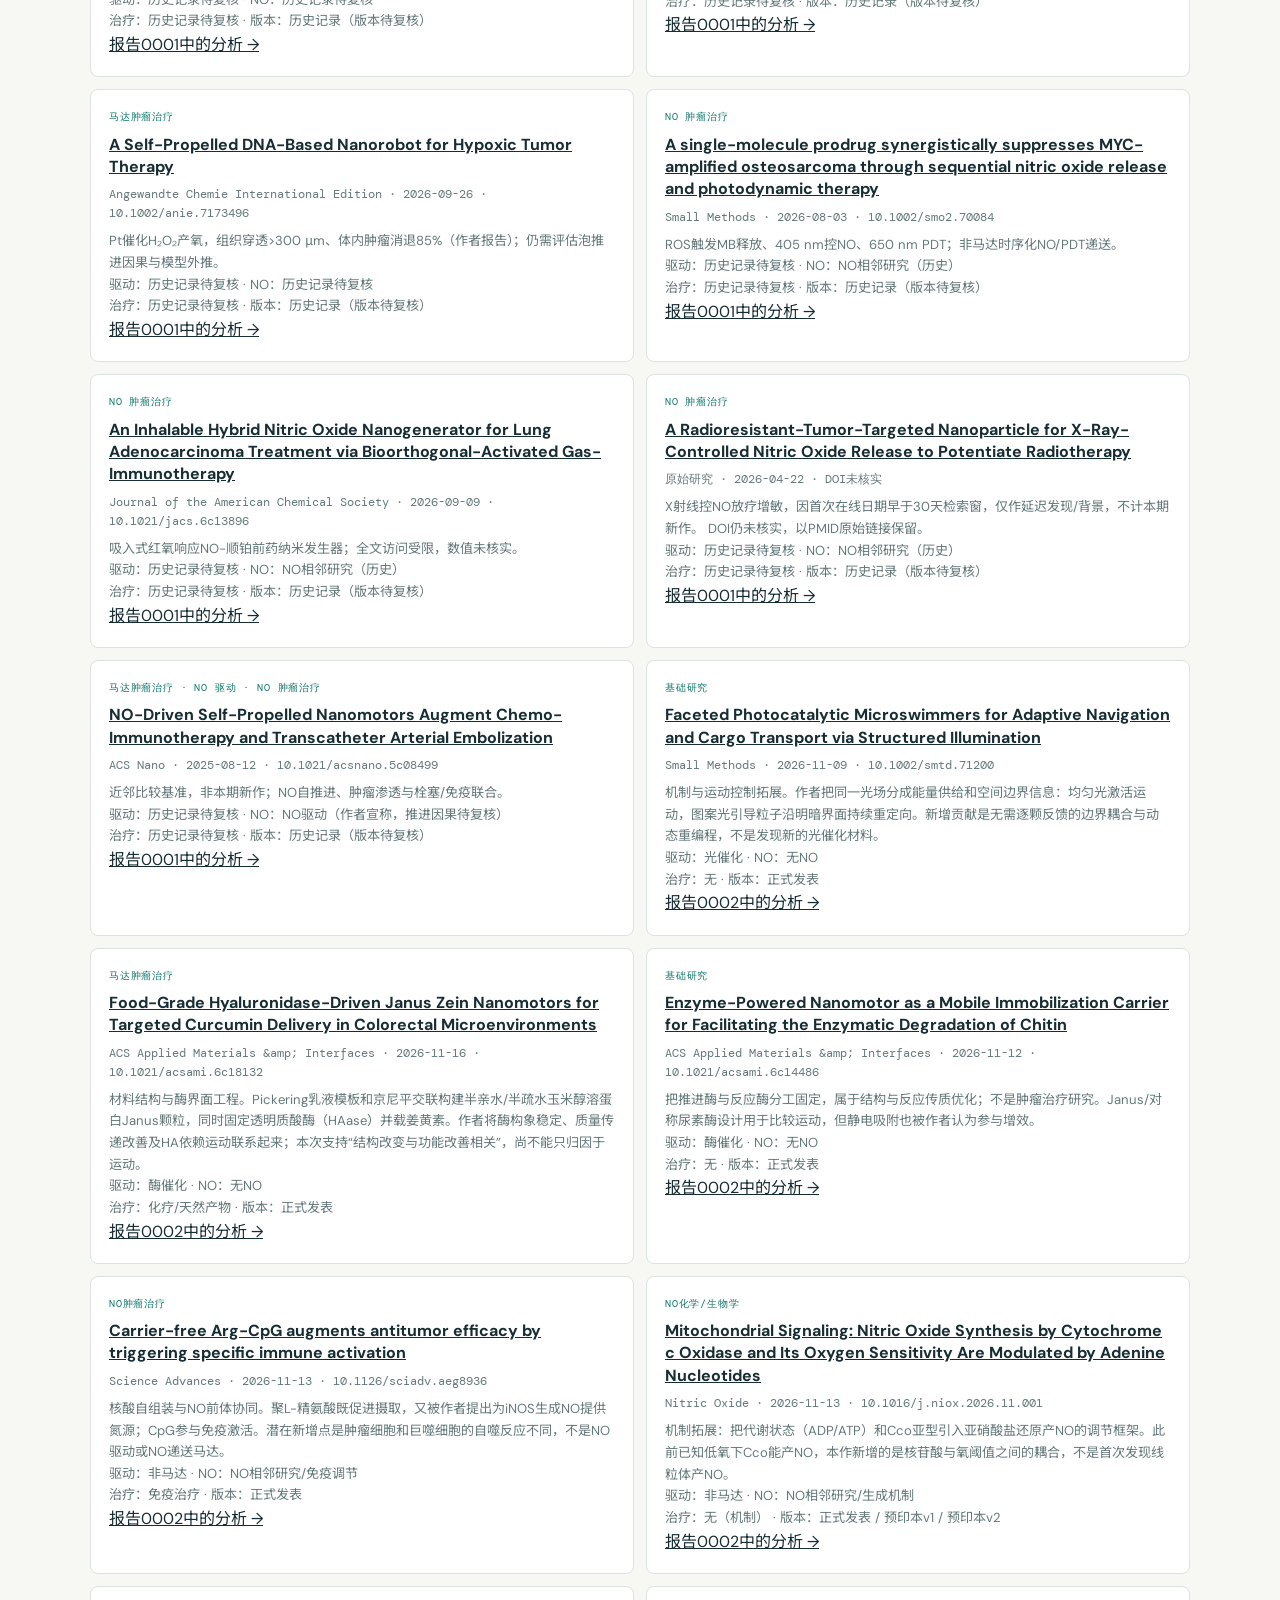
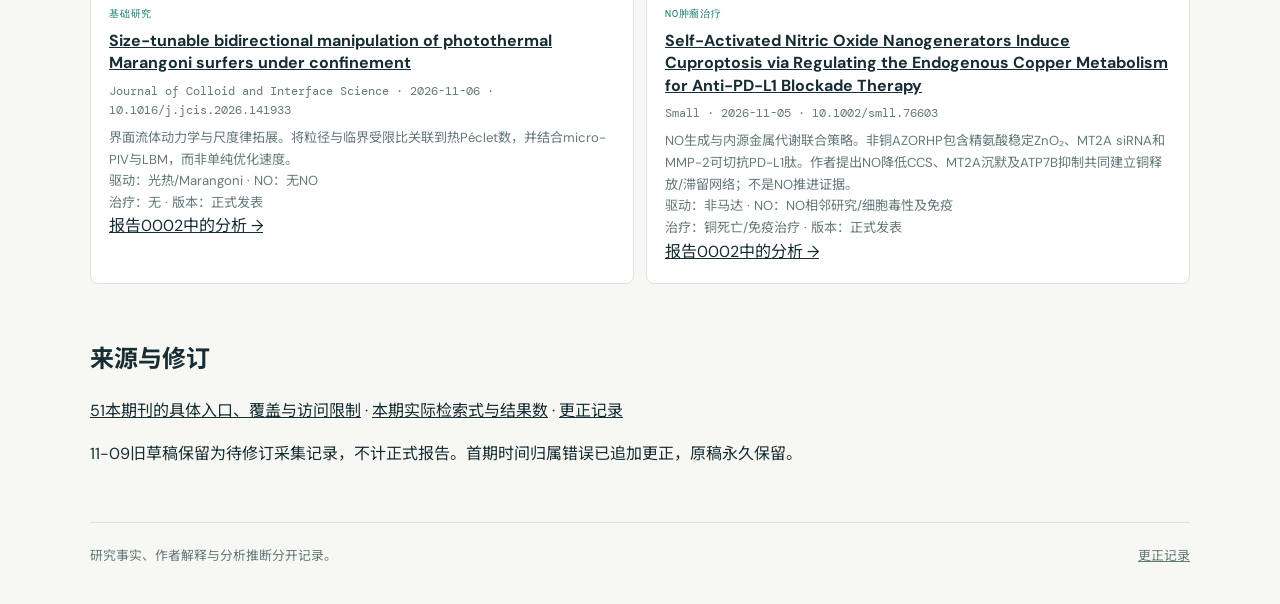
==== commit 42b06e78: "Publish issue 0002 with audited research and searchable archives" ====
--- a/index.html
+++ b/index.html
@@ -1,3 +1 @@
-<!doctype html>
-<html lang="zh-CN"><head><meta charset="utf-8"><meta name="viewport" content="width=device-width,initial-scale=1"><meta name="description" content="微纳米马达、活性物质与一氧化氮肿瘤治疗研究的持续中文科研情报"><title>微纳米马达 × NO｜科研情报</title><link rel="stylesheet" href="style.css"></head><body><header><div class="wrap"><div class="eyebrow">RESEARCH INTELLIGENCE · WEEKLY</div><h1>微纳米马达 <span>×</span> NO</h1><p class="sub">机制为轴，证据为尺。追踪活性运动、一氧化氮生物学与肿瘤治疗。</p><nav><a href="#latest">最新报告</a><a href="#archive">历史报告</a><a href="#index">文献索引</a><a href="#sources">来源与方法</a></nav></div></header><main class="wrap"><section class="hero" id="latest"><div><div class="pill">首期 · 2026.11.08</div><h2>运动能带来什么？<br>NO 又在何时成为双刃剑？</h2><p>首期回溯 30 天，整理马达推进、肿瘤递送及 NO 时空调控的研究证据。重点不是“功能叠加”，而是哪些作用已被独立测量。</p><a class="button" href="reports/2026-11-08.html">阅读本期完整报告 <span>↗</span></a></div><aside><small>采集窗口</small><strong>2026.10.09 — 11.08</strong><small>重点精读</small><strong>4 篇</strong><small>精选原创研究</small><strong>10 篇</strong><small>更新时间</small><strong>2026.11.08 13:57 CST</strong></aside></section><section class="grid three" id="themes"><a class="tile" href="reports/2026-11-08.html#foundation"><span>01 / 基础研究</span><h3>推进、界面与集群</h3><p>从自扩散泳到可调相互作用，追问速度、边界和结构如何塑造运动。</p></a><a class="tile" href="reports/2026-11-08.html#cancer"><span>02 / 肿瘤递送</span><h3>主动运动的独立收益</h3><p>分开考察运动、靶向、药物、外场与微环境的贡献。</p></a><a class="tile" href="reports/2026-11-08.html#no"><span>03 / NO 专题</span><h3>推进、递送与肿瘤生物学</h3><p>区分 NO 驱动、NO 递送、NO 联合治疗与非马达可迁移证据。</p></a></section><section class="section" id="archive"><div class="section-head"><div><div class="eyebrow">ARCHIVE</div><h2>历史报告</h2></div><span>按时间倒序 · 永久保留</span></div><div class="archive-row"><div><b>2026 年 11 月</b><span>首期 · 首次 30 天回溯</span></div><a href="reports/2026-11-08.html">报告 2026-11-08　→</a></div></section><section class="section" id="index"><div class="section-head"><div><div class="eyebrow">PAPER INDEX</div><h2>文献索引</h2></div><input id="search" placeholder="搜题目、机制、方向或 DOI" aria-label="检索文献"><select id="filter" aria-label="筛选主题"><option value="">全部主题</option><option>基础研究</option><option>马达肿瘤治疗</option><option>NO 驱动</option><option>NO 肿瘤治疗</option></select></div><div id="papers" class="paper-list"></div></section><section class="section" id="sources"><div class="section-head"><div><div class="eyebrow">METHODS & SOURCES</div><h2>采集来源与检索方法</h2></div><a href="reports/2026-11-08.html#search-log">查看本期检索记录 →</a></div><div class="source-note">目前工作区无历史报告或文献台账。来源清单、方向映射及检索日志以报告附件文件形式保存；来源是否真正访问逐项记录。下次自动执行按上次成功截止时间增量检索，并回查 30 天。<b>已发布并核验：<a href="https://ksngxg12.github.io/research-digger/">https://ksngxg12.github.io/research-digger/</a></b></div></section><footer><span>微纳米马达 × NO · 证据优先</span><span>研究结论区分原文数据、作者解释与编辑分析</span></footer></main><script src="papers.js"></script><script>const q=document.querySelector('#search'),f=document.querySelector('#filter'),box=document.querySelector('#papers');function draw(){let s=q.value.toLowerCase(),t=f.value;box.innerHTML=PAPERS.filter(p=>(!t||p.tags.includes(t))&&(!s||(p.title+p.doi+p.tags+p.note).toLowerCase().includes(s))).map(p=>`<a class="paper" href="${p.url}" target="_blank" rel="noopener"><span class="paper-tags">${p.tags.join(' · ')}</span><strong>${p.title}</strong><small>${p.journal} · ${p.date} · ${p.doi}</small><p>${p.note}</p></a>`).join('')||'<p>没有匹配文献。</p>'}q.addEventListener('input',draw);f.addEventListener('change',draw);draw();</script></body></html>
-
+<!doctype html><html lang="zh-CN"><head><meta charset="utf-8"><meta name="viewport" content="width=device-width,initial-scale=1"><title>首页｜微纳米马达 × NO</title><link rel="stylesheet" href="style.css"></head><body><header><div class="wrap"><div class="eyebrow">RESEARCH INTELLIGENCE · EVIDENCE FIRST</div><h1>微纳米马达 <span>×</span> NO</h1><p class="sub">中文科研周报 · 机制、因果与可验证问题</p><nav><a href="index.html">首页</a><a href="archive.html">历史报告</a><a href="index.html#index">文献索引</a><a href="sources.html">来源与方法</a></nav></div></header><main class="wrap"><section class="hero"><div><div class="pill">第0002期 · 2026.11.16</div><h2>把运动、NO<br>与治疗贡献拆开</h2><p>7条研究记录，4篇重点审读。透明质酸酶的运动与降解、NO来源的氧/代谢依赖，以及结构光导航的因果证据。</p><a class="button" href="reports/2026-11-16.html">阅读本期完整报告 ↗</a></div><aside><small>采集增量起点</small><strong>11.09 09:07:37 +08</strong><small>实际检索截止</small><strong>2026-11-16T09:23:41.402486+08:00</strong><small>回查</small><strong>10.17起30天</strong><small>记录口径</small><strong>3增量 / 1边界 / 2补充 / 1版本</strong></aside></section><section class="grid three"><a class="tile" href="reports/2026-11-16.html#foundation"><span>A / 基础</span><h3>运动机制与控制</h3><p>结构光、酶反应传质、受限界面运动。</p></a><a class="tile" href="reports/2026-11-16.html#cancer"><span>B / 肿瘤马达</span><h3>运动收益的独立证据</h3><p>区分HA基质降解、酶活提高与主动输运。</p></a><a class="tile" href="reports/2026-11-16.html#no"><span>C / NO专题</span><h3>生成、免疫与代谢</h3><p>本期未核实新增NO驱动马达；相邻机制照常追踪。</p></a></section><section class="section" id="archive"><h2>历史报告</h2><div class="filters"><label>年月<input type="month" id="archive-month"></label><label>主题<select id="archive-theme"><option value="">全部主题</option></select></label><label>关键词<input type="search" id="archive-keyword" placeholder="题名、主题、关键词"></label><button type="button" id="archive-reset">清空</button></div><p id="archive-count" role="status"></p><div id="archive-results"></div><noscript><a href="reports/2026-11-16.html">第0002期</a> · <a href="reports/2026-11-08.html">首期</a></noscript></section><section class="section" id="index"><h2>跨期文献索引</h2><p>方向、驱动、NO作用、治疗、版本可组合筛选；旧记录待复核字段保持标注。</p><div class="filters"><label>关键词<input type="search" id="paper-keyword" placeholder="英文题目、作者、DOI"></label><label>方向<select id="paper-direction"><option value="">全部</option></select></label><label>驱动方式<select id="paper-drive"><option value="">全部</option></select></label><label>NO作用<select id="paper-no"><option value="">全部</option></select></label><label>治疗方式<select id="paper-therapy"><option value="">全部</option></select></label><label>论文版本<select id="paper-version"><option value="">全部</option></select></label><button type="button" id="paper-reset">清空</button></div><p id="paper-count" role="status"></p><div id="paper-results" class="paper-list"></div></section><section class="section"><h2>来源与修订</h2><p><a href="sources.html">51本期刊的具体入口、覆盖与访问限制</a> · <a href="reports/2026-11-16.html#search-log">本期实际检索式与结果数</a> · <a href="data/corrections.json">更正记录</a></p><p>11-09旧草稿保留为待修订采集记录，不计正式报告。首期时间归属错误已追加更正，原稿永久保留。</p></section><script src="site-data.js"></script><script src="index.js"></script></main><footer class="wrap">研究事实、作者解释与分析推断分开记录。<a href="data/corrections.json">更正记录</a></footer></body></html>
--- a/style.css
+++ b/style.css
@@ -1,2 +1,3 @@
 @import url('https://fonts.googleapis.com/css2?family=DM+Mono:wght@400;500&family=DM+Sans:wght@400;500;600;700&family=Noto+Sans+SC:wght@400;500;600;700&display=swap');:root{--ink:#172d34;--muted:#65797a;--teal:#0e786b;--line:#dbe4df;--paper:#f7f8f3;--lime:#d5e96b}*{box-sizing:border-box}html{scroll-behavior:smooth}body{margin:0;background:var(--paper);color:var(--ink);font-family:'DM Sans','Noto Sans SC',sans-serif;line-height:1.65}a{color:inherit}header{background:#142f35;color:#f4f5eb;padding:34px 0 25px}.wrap{width:min(1100px,calc(100% - 40px));margin:auto}.eyebrow,small,.pill,.paper-tags{font-family:'DM Mono',monospace;letter-spacing:.08em;font-size:.72rem}.eyebrow{color:#99c6b7}h1{font-size:clamp(2.4rem,7vw,5rem);line-height:1;margin:20px 0 10px;letter-spacing:-.06em}h1 span{color:var(--lime);font-weight:400}.sub{color:#bdd1c9;margin:0 0 24px}nav{display:flex;gap:25px;border-top:1px solid #ffffff26;padding-top:14px;font-size:.88rem}nav a{text-decoration:none;color:#d4e2db}.hero{margin:34px 0 28px;padding:38px;display:grid;grid-template-columns:1fr 245px;gap:36px;background:#eaf0e8;border:1px solid var(--line);border-radius:14px}.pill{display:inline-block;background:var(--lime);padding:4px 10px;border-radius:999px;color:#243530}.hero h2{font-size:clamp(1.8rem,4vw,3rem);line-height:1.25;margin:15px 0}.hero p{max-width:680px;color:#48605f}.button{display:inline-flex;gap:18px;margin-top:8px;background:var(--teal);color:white;padding:11px 16px;border-radius:6px;text-decoration:none}.hero aside{border-left:1px solid #ccd8d0;padding-left:25px;display:grid;align-content:center;gap:2px}.hero aside small{color:var(--muted);margin-top:9px}.hero aside strong{font-size:.96rem}.grid{display:grid;gap:14px}.three{grid-template-columns:repeat(3,1fr)}.tile{display:block;text-decoration:none;background:white;border:1px solid var(--line);border-radius:10px;padding:22px}.tile span,.section-head>span{font: .72rem 'DM Mono',monospace;color:var(--teal)}.tile h3{margin:10px 0 5px}.tile p,.paper p{color:var(--muted);font-size:.9rem;margin:0}.section{margin:55px 0}.section-head{display:flex;justify-content:space-between;align-items:end;gap:20px;margin-bottom:16px}.section-head h2{margin:5px 0}.section-head input,.section-head select{padding:10px 12px;border:1px solid var(--line);border-radius:5px;background:white;color:var(--ink)}.archive-row{display:flex;justify-content:space-between;padding:17px 0;border-top:1px solid var(--line);border-bottom:1px solid var(--line)}.archive-row div{display:flex;gap:18px}.archive-row span{color:var(--muted)}.archive-row a,.section-head>a{color:var(--teal);text-decoration:none}.paper-list{display:grid;grid-template-columns:repeat(2,1fr);gap:12px}.paper{padding:18px;background:#fff;border:1px solid var(--line);border-radius:8px;text-decoration:none}.paper:hover,.tile:hover{border-color:var(--teal)}.paper-tags{display:block;color:var(--teal);font-size:.65rem;margin-bottom:8px}.paper strong{display:block;line-height:1.4}.paper small{display:block;color:var(--muted);letter-spacing:0;margin:7px 0}.paper p{font-size:.82rem}.source-note{background:white;border-left:3px solid var(--teal);padding:20px;color:#4e6261}footer{display:flex;justify-content:space-between;gap:12px;border-top:1px solid var(--line);padding:22px 0 38px;color:var(--muted);font-size:.8rem}@media(max-width:700px){.hero{grid-template-columns:1fr;padding:24px}.hero aside{border-left:0;border-top:1px solid #ccd8d0;padding:14px 0 0;grid-template-columns:1fr 1fr}.three,.paper-list{grid-template-columns:1fr}.section-head{align-items:start;flex-wrap:wrap}.archive-row,.archive-row div,footer{flex-direction:column;gap:4px}nav{gap:14px;flex-wrap:wrap}}
-
+
+.report{max-width:960px;margin:32px auto 64px}.report-title{font-size:clamp(1.8rem,4vw,2.7rem)}.report h2{margin-top:44px;border-bottom:1px solid var(--line);padding-bottom:10px}.report h3{margin-top:28px}.report h4{margin:20px 0 5px}.report p{overflow-wrap:anywhere}.toc{padding:20px;background:white;border:1px solid var(--line);border-radius:8px}.label{display:inline-block;background:#e5eddf;padding:3px 10px;border-radius:18px;font-size:.8rem}.paper-detail{padding:20px 0 28px;border-bottom:2px solid var(--line)}.table-scroll{max-width:100%;overflow-x:auto;margin:18px 0}table{border-collapse:collapse;width:100%;font-size:.85rem}td,th{border:1px solid var(--line);padding:10px;vertical-align:top;text-align:left;min-width:115px}th{background:#eaf0e8}td code{white-space:normal;overflow-wrap:anywhere;word-break:break-word}td{overflow-wrap:anywhere}.filters{display:flex;flex-wrap:wrap;gap:12px;padding:16px;background:#eaf0e8;border-radius:8px}.filters label{display:flex;flex-direction:column;gap:4px;font-size:.85rem;min-width:140px;flex:1}.filters input,.filters select,.filters button{padding:10px;border:1px solid #baccc3;background:white;border-radius:5px;max-width:100%;color:var(--ink)}.filters button{align-self:end;cursor:pointer}.small{font-size:.85rem}.archive-row{gap:18px}.archive-row div{flex-direction:column;gap:3px}a:focus-visible,button:focus-visible,input:focus-visible,select:focus-visible{outline:3px solid #3c8f7b;outline-offset:3px}@media(max-width:700px){.wrap{width:calc(100% - 28px)}.filters label{min-width:120px}.report{margin-top:20px}.archive-row{flex-direction:column}td,th{min-width:145px}.hero aside strong{overflow-wrap:anywhere}.hero{gap:16px}}
